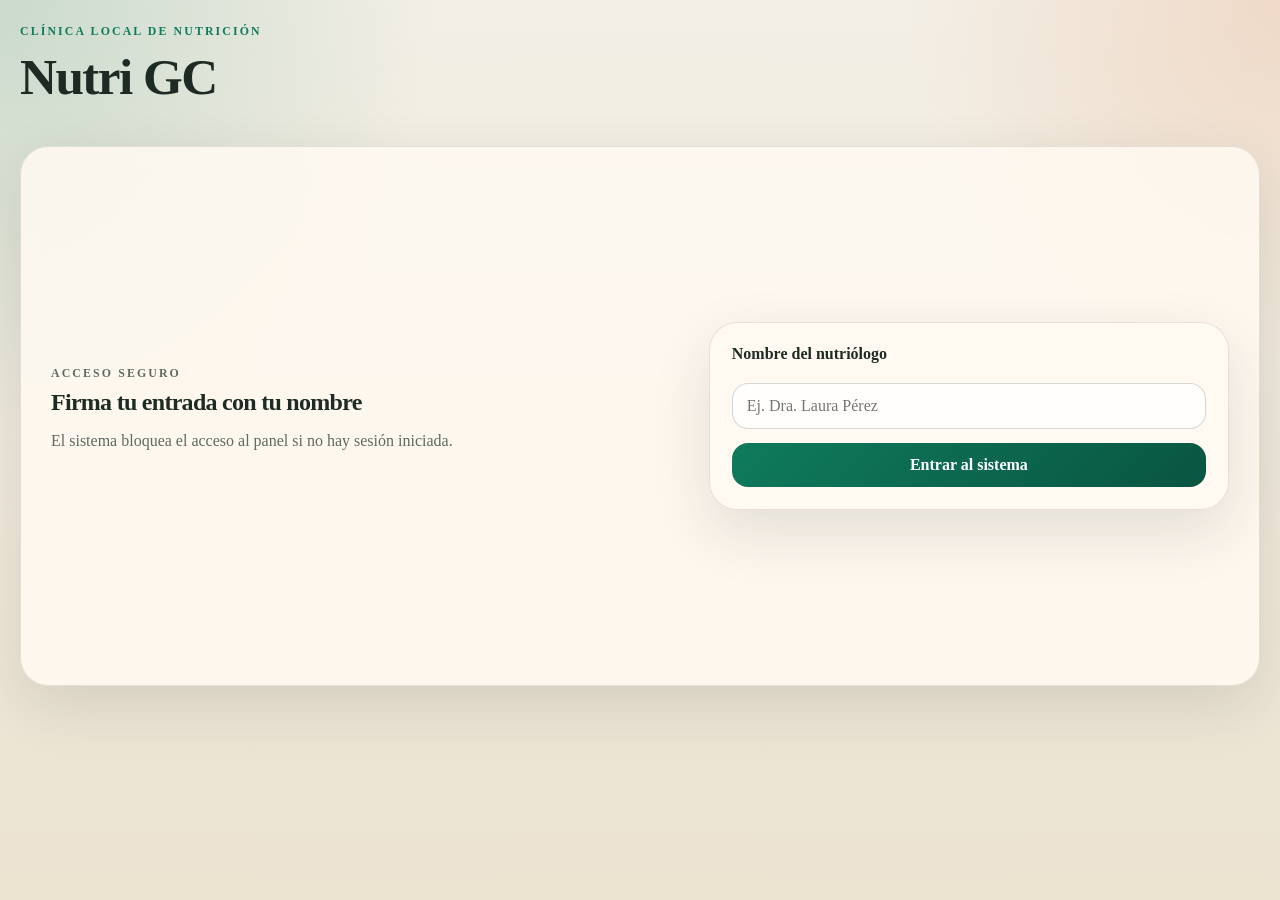
==== index.html @ 6b0e5bb1 "sadsa" ====
<!doctype html>
<html lang="es">
  <head>
    <meta charset="utf-8" />
    <meta name="viewport" content="width=device-width, initial-scale=1" />
    <title>Nutri GC</title>
    <link rel="stylesheet" href="static/style.css" />
    <script defer src="static/app.js"></script>
  </head>
  <body>
    <div class="page-shell">
      <header class="topbar">
        <div>
          <p class="eyebrow">Clínica local de nutrición</p>
          <h1>Nutri GC</h1>
        </div>
        <div class="session-chip" id="sessionChip" hidden>
          <span>Atendiendo como</span>
          <strong id="sessionName"></strong>
          <button class="ghost-link button-link" id="logoutButton" type="button">Salir</button>
        </div>
      </header>

      <section class="flash-stack" id="flashStack" aria-live="polite"></section>

      <main>
        <section class="hero-card login-layout" id="loginView">
          <div class="hero-copy">
            <p class="eyebrow">Acceso seguro</p>
            <h2>Firma tu entrada con tu nombre</h2>
            <p>
              El sistema bloquea el acceso al panel si no hay sesión iniciada.
            </p>
          </div>

          <form class="panel form-stack" id="loginForm">
            <label for="nutriName">Nombre del nutriólogo</label>
            <input id="nutriName" name="nutriName" type="text" placeholder="Ej. Dra. Laura Pérez" autocomplete="name" required />
            <button type="submit">Entrar al sistema</button>
          </form>
        </section>

        <section class="dashboard-grid" id="dashboardView" hidden>
          <article class="panel summary-card">
            <p class="eyebrow">Panel clínico</p>
            <h2>Preregistro, consulta e historial</h2>
            <p>
              Registra pacientes una sola vez, calcula el IMC automáticamente y consulta el historial cronológico en pantalla.
            </p>
            <div class="stats-row">
              <div>
                <span>PACIENTES</span>
                <strong id="patientCount">0</strong>
              </div>
              <div>
                <span>CONSULTAS MOSTRADAS</span>
                <strong id="consultationCount">0</strong>
              </div>
            </div>
          </article>

          <article class="panel form-panel">
            <div class="panel-title">
              <div>
                <p class="eyebrow">Preregistro antropométrico</p>
                <h3>Paciente nuevo o actualizado</h3>
              </div>
              <div class="bmi-pill" id="bmiPreview">IMC: --</div>
            </div>

            <form class="form-stack" id="patientForm">
              <div class="two-cols">
                <div>
                  <label for="fullName">Nombre completo</label>
                  <input id="fullName" name="fullName" type="text" required />
                </div>
                <div>
                  <label for="age">Edad</label>
                  <input id="age" name="age" type="number" min="1" required />
                </div>
              </div>

              <div class="two-cols">
                <div>
                  <label for="heightCm">Estatura (cm)</label>
                  <input id="heightCm" name="heightCm" type="number" min="1" step="0.1" required />
                </div>
                <div>
                  <label for="weightKg">Peso (kg)</label>
                  <input id="weightKg" name="weightKg" type="number" min="1" step="0.1" required />
                </div>
              </div>

              <div class="diagnosis-box" id="diagnosisPreview">Diagnóstico: pendiente de cálculo</div>
              <button type="submit">Guardar paciente</button>
            </form>
          </article>

          <article class="panel form-panel">
            <div class="panel-title">
              <div>
                <p class="eyebrow">Consulta del día</p>
                <h3>Historial clínico vivo</h3>
              </div>
              <div class="muted" id="historyStatus">Actualizando...</div>
            </div>

            <form class="form-stack" id="consultationForm">
              <label for="patientId">Paciente registrado</label>
              <select id="patientId" name="patientId" required>
                <option value="">Selecciona un paciente</option>
              </select>

              <div class="two-cols">
                <div>
                  <label for="consultDate">Fecha</label>
                  <input id="consultDate" name="consultDate" type="date" required />
                </div>
                <div>
                  <label for="consultTime">Hora</label>
                  <input id="consultTime" name="consultTime" type="time" required />
                </div>
              </div>

              <label for="evolution">Evolución del paciente</label>
              <textarea id="evolution" name="evolution" rows="4" required></textarea>

              <label for="mealPlan">Plan de alimentación</label>
              <textarea id="mealPlan" name="mealPlan" rows="4" required></textarea>

              <button type="submit">Guardar consulta</button>
            </form>
          </article>

          <article class="panel history-panel full-width">
            <div class="panel-title">
              <div>
                <p class="eyebrow">Historial cronológico</p>
                <h3>Notas más recientes arriba</h3>
              </div>
            </div>

            <div id="historyContainer" class="history-list"></div>
          </article>
        </section>
      </main>
    </div>
  </body>
</html>
---- static/style.css ----
:root {
  color-scheme: light;
  --bg: #f3efe6;
  --bg-alt: #ece3d1;
  --panel: #fffaf2;
  --ink: #1d2b24;
  --muted: #5e6a63;
  --accent: #0f7b5c;
  --accent-2: #e07a3f;
  --line: rgba(29, 43, 36, 0.12);
  --shadow: 0 22px 60px rgba(29, 43, 36, 0.12);
}

* {
  box-sizing: border-box;
}

body {
  margin: 0;
  font-family: Georgia, "Times New Roman", serif;
  color: var(--ink);
  background:
    radial-gradient(circle at top left, rgba(15, 123, 92, 0.18), transparent 28%),
    radial-gradient(circle at top right, rgba(224, 122, 63, 0.18), transparent 24%),
    linear-gradient(180deg, var(--bg), var(--bg-alt));
  min-height: 100vh;
}

.page-shell {
  width: min(1240px, calc(100% - 32px));
  margin: 0 auto;
  padding: 24px 0 48px;
}

.topbar {
  display: flex;
  justify-content: space-between;
  gap: 20px;
  align-items: end;
  margin-bottom: 22px;
}

.topbar h1,
.hero-copy h2,
.panel h2,
.panel h3 {
  margin: 0;
  font-weight: 700;
  letter-spacing: -0.03em;
}

.topbar h1 {
  font-size: clamp(2rem, 4vw, 3.6rem);
}

.eyebrow {
  margin: 0 0 8px;
  text-transform: uppercase;
  letter-spacing: 0.18em;
  font-size: 0.74rem;
  color: var(--accent);
  font-weight: 700;
}

.session-chip {
  display: grid;
  gap: 4px;
  justify-items: end;
  background: rgba(255, 250, 242, 0.82);
  border: 1px solid var(--line);
  border-radius: 18px;
  padding: 14px 16px;
  box-shadow: var(--shadow);
}

.session-chip span,
.muted,
.stats-row span,
.history-head span,
.label {
  color: var(--muted);
}

.ghost-link {
  color: var(--accent);
  text-decoration: none;
  font-weight: 700;
}

.button-link {
  background: transparent;
  border: 0;
  padding: 0;
  cursor: pointer;
  font: inherit;
}

.flash-stack {
  display: grid;
  gap: 12px;
  margin-bottom: 18px;
}

.flash {
  padding: 14px 16px;
  border-radius: 14px;
  border: 1px solid var(--line);
  background: var(--panel);
  box-shadow: var(--shadow);
}

.flash.success {
  border-color: rgba(15, 123, 92, 0.3);
}

.flash.error {
  border-color: rgba(183, 55, 55, 0.3);
}

.hero-card,
.panel {
  background: rgba(255, 250, 242, 0.86);
  border: 1px solid var(--line);
  border-radius: 28px;
  box-shadow: var(--shadow);
  backdrop-filter: blur(8px);
}

.hero-card {
  display: grid;
  grid-template-columns: 1.1fr 0.9fr;
  gap: 22px;
  padding: 30px;
}

.login-layout {
  min-height: 60vh;
  align-items: center;
}

.hero-copy p {
  color: var(--muted);
  max-width: 56ch;
}

.panel {
  padding: 22px;
}

.dashboard-grid {
  display: grid;
  grid-template-columns: repeat(2, minmax(0, 1fr));
  gap: 20px;
}

.full-width {
  grid-column: 1 / -1;
}

.summary-card {
  background: linear-gradient(135deg, rgba(15, 123, 92, 0.12), rgba(255, 250, 242, 0.92));
}

.stats-row {
  display: grid;
  grid-template-columns: repeat(2, minmax(0, 1fr));
  gap: 12px;
  margin-top: 20px;
}

.stats-row div {
  border: 1px solid var(--line);
  border-radius: 18px;
  padding: 14px;
  background: rgba(255, 255, 255, 0.46);
}

.stats-row strong {
  display: block;
  font-size: 1.8rem;
  margin-top: 6px;
}

.form-panel {
  display: grid;
  gap: 18px;
}

.panel-title {
  display: flex;
  justify-content: space-between;
  gap: 12px;
  align-items: start;
}

.form-stack {
  display: grid;
  gap: 14px;
}

label {
  display: block;
  font-weight: 700;
  margin-bottom: 6px;
}

input,
select,
textarea,
button {
  width: 100%;
  border-radius: 16px;
  border: 1px solid rgba(29, 43, 36, 0.18);
  font: inherit;
}

input,
select,
textarea {
  padding: 13px 14px;
  background: rgba(255, 255, 255, 0.85);
  color: var(--ink);
}

textarea {
  resize: vertical;
}

input:focus,
select:focus,
textarea:focus {
  outline: 3px solid rgba(15, 123, 92, 0.22);
  border-color: rgba(15, 123, 92, 0.45);
}

button {
  padding: 13px 18px;
  border: 0;
  background: linear-gradient(135deg, var(--accent), #095541);
  color: #fff;
  font-weight: 700;
  cursor: pointer;
  transition: transform 0.18s ease, filter 0.18s ease;
}

button:hover {
  transform: translateY(-1px);
  filter: brightness(1.04);
}

.two-cols {
  display: grid;
  grid-template-columns: repeat(2, minmax(0, 1fr));
  gap: 14px;
}

.bmi-pill,
.diagnosis-box {
  border-radius: 999px;
  padding: 10px 14px;
  border: 1px solid var(--line);
  background: rgba(255, 255, 255, 0.7);
  font-weight: 700;
}

.diagnosis-box {
  border-radius: 16px;
}

.history-list {
  display: grid;
  gap: 14px;
}

.history-item {
  border: 1px solid var(--line);
  border-radius: 18px;
  padding: 16px;
  background: rgba(255, 255, 255, 0.58);
}

.history-item p {
  margin: 8px 0 0;
}

.history-head {
  display: flex;
  justify-content: space-between;
  gap: 12px;
  align-items: center;
}

.empty-state {
  color: var(--muted);
  margin: 0;
}

[hidden] {
  display: none !important;
}

@media (max-width: 920px) {
  .hero-card,
  .dashboard-grid,
  .two-cols,
  .stats-row {
    grid-template-columns: 1fr;
  }

  .topbar,
  .panel-title,
  .history-head {
    align-items: start;
    flex-direction: column;
  }

  .session-chip {
    justify-items: start;
  }
}
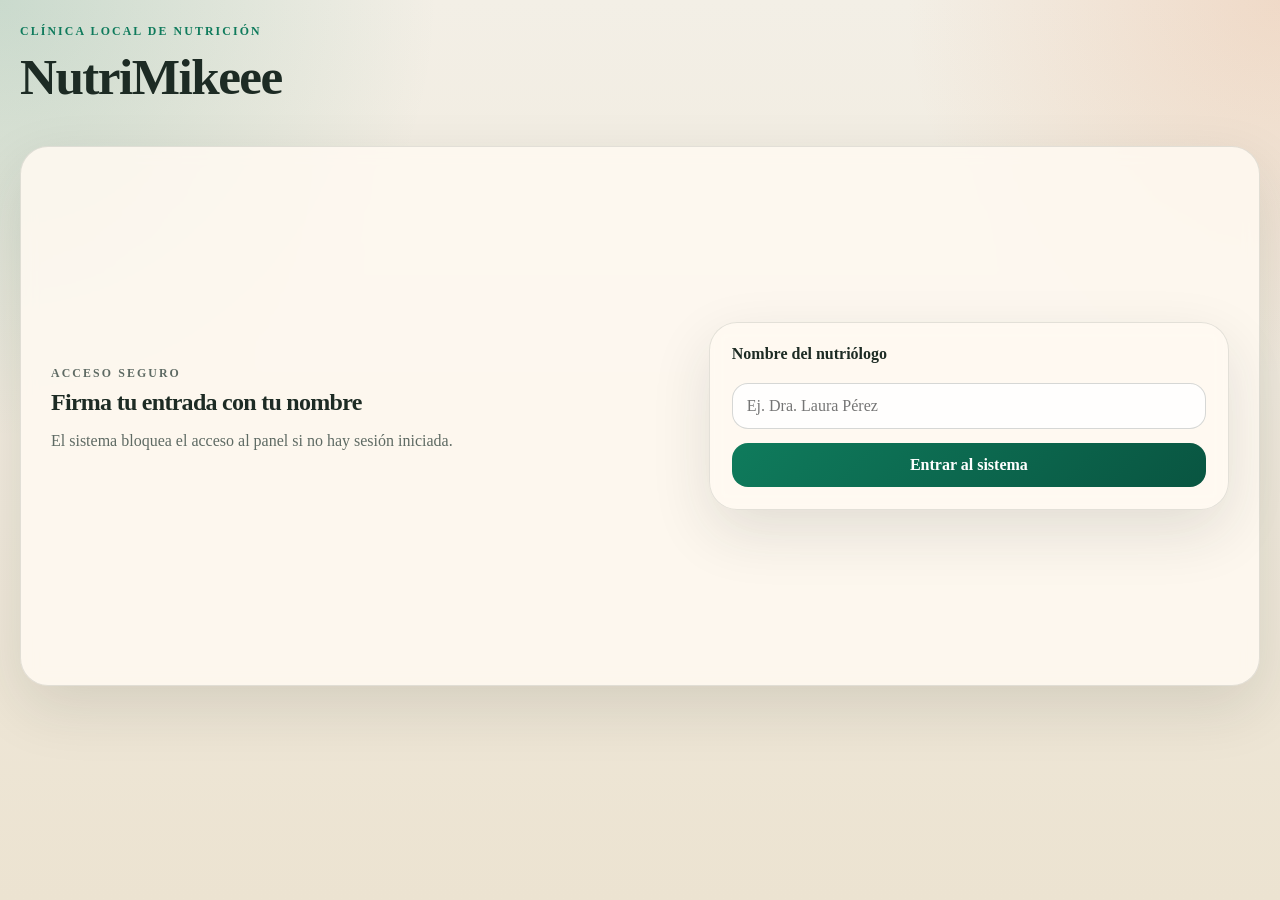
==== commit 9617ea24: "pepeee" ====
--- a/index.html
+++ b/index.html
@@ -3,16 +3,16 @@
   <head>
     <meta charset="utf-8" />
     <meta name="viewport" content="width=device-width, initial-scale=1" />
-    <title>Nutri GC</title>
+    <title>Nutri Mike</title>
     <link rel="stylesheet" href="static/style.css" />
-    <script defer src="static/app.js"></script>
+    <script type="module" defer src="static/app-new.js"></script>
   </head>
   <body>
     <div class="page-shell">
       <header class="topbar">
         <div>
           <p class="eyebrow">Clínica local de nutrición</p>
-          <h1>Nutri GC</h1>
+          <h1>NutriMikeee</h1>
         </div>
         <div class="session-chip" id="sessionChip" hidden>
           <span>Atendiendo como</span>
@@ -92,7 +92,10 @@
               </div>
 
               <div class="diagnosis-box" id="diagnosisPreview">Diagnóstico: pendiente de cálculo</div>
-              <button type="submit">Guardar paciente</button>
+              <div class="button-row">
+                <button type="submit">Guardar paciente</button>
+                <button type="button" id="clearPatientBtn">Limpiar</button>
+              </div>
             </form>
           </article>
 
@@ -128,7 +131,10 @@
               <label for="mealPlan">Plan de alimentación</label>
               <textarea id="mealPlan" name="mealPlan" rows="4" required></textarea>
 
-              <button type="submit">Guardar consulta</button>
+              <div class="button-row">
+                <button type="submit" id="submitConsultationBtn">Guardar consulta</button>
+                <button type="button" id="clearConsultationBtn">Limpiar</button>
+              </div>
             </form>
           </article>
 
--- a/static/style.css
+++ b/static/style.css
@@ -95,6 +95,39 @@
   font: inherit;
 }
 
+.button-row {
+  display: grid;
+  grid-template-columns: 1fr 1fr;
+  gap: 14px;
+}
+
+.history-actions {
+  display: grid;
+  grid-template-columns: 1fr 1fr;
+  gap: 10px;
+  margin-top: 12px;
+}
+
+.history-actions button {
+  padding: 8px 12px;
+  border-radius: 8px;
+  border: 1px solid var(--line);
+  background: rgba(255, 255, 255, 0.7);
+  cursor: pointer;
+  font: inherit;
+  font-weight: 600;
+  font-size: 0.85rem;
+  transition: background 0.18s ease;
+}
+
+.history-actions button:hover {
+  background: rgba(255, 255, 255, 0.95);
+}
+
+.delete-consultation-btn {
+  color: #b73737;
+}
+
 .flash-stack {
   display: grid;
   gap: 12px;
@@ -299,6 +332,10 @@
   display: none !important;
 }
 
+[hidden] {
+  display: none !important;
+}
+
 @media (max-width: 920px) {
   .hero-card,
   .dashboard-grid,
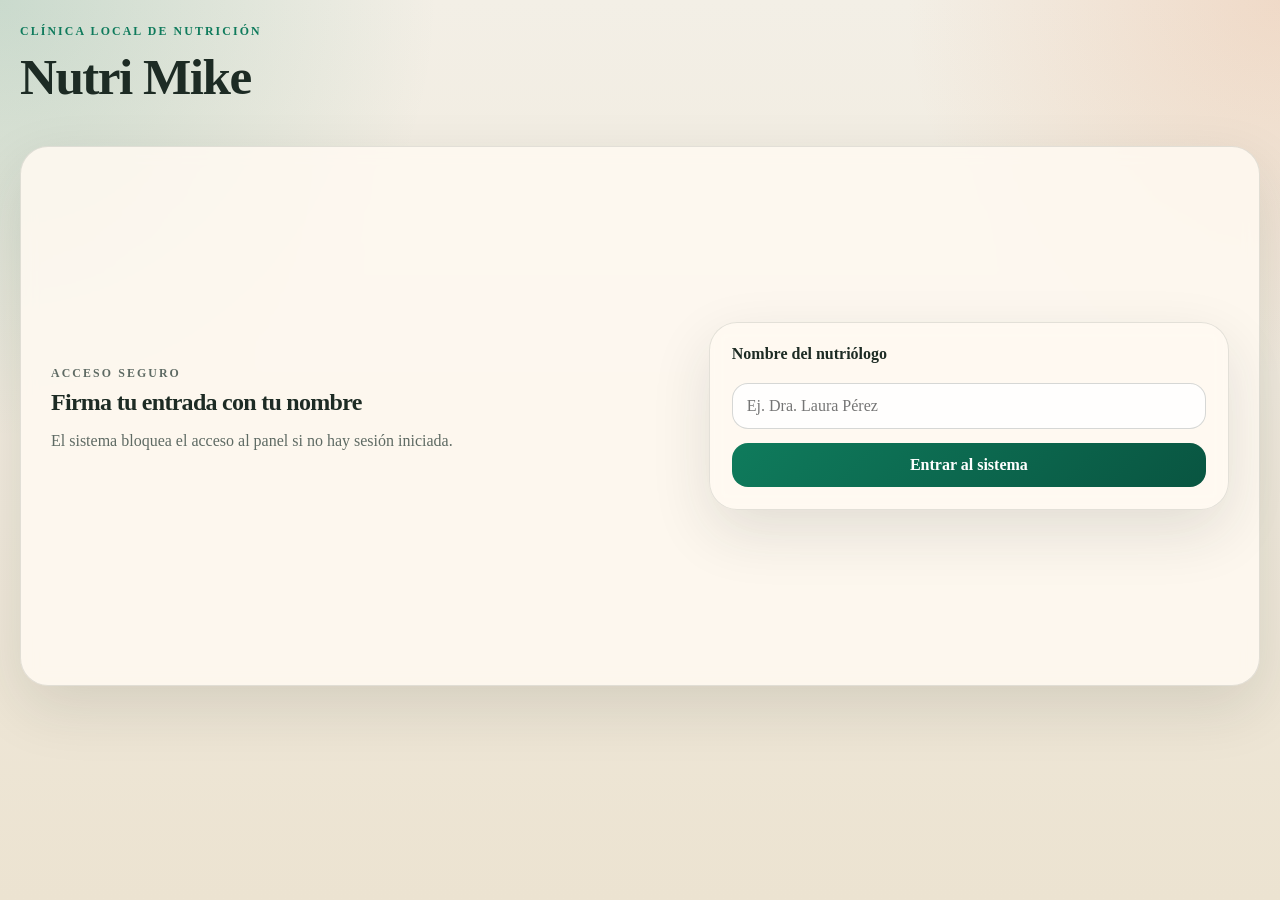
==== commit f89ee44e: "appa" ====
--- a/index.html
+++ b/index.html
@@ -6,13 +6,14 @@
     <title>Nutri Mike</title>
     <link rel="stylesheet" href="static/style.css" />
     <script type="module" defer src="static/app-new.js"></script>
+    <link rel="stylesheet" href="static/history.css" />
   </head>
   <body>
     <div class="page-shell">
       <header class="topbar">
         <div>
           <p class="eyebrow">Clínica local de nutrición</p>
-          <h1>NutriMikeee</h1>
+          <h1>Nutri Mike</h1>
         </div>
         <div class="session-chip" id="sessionChip" hidden>
           <span>Atendiendo como</span>
@@ -144,6 +145,9 @@
                 <p class="eyebrow">Historial cronológico</p>
                 <h3>Notas más recientes arriba</h3>
               </div>
+              <div class="history-controls">
+                <span id="historyCountLabel" class="muted">Total: <strong id="historyTotal">0</strong></span>
+              </div>
             </div>
 
             <div id="historyContainer" class="history-list"></div>
--- a/static/style.css
+++ b/static/style.css
@@ -101,33 +101,6 @@
   gap: 14px;
 }
 
-.history-actions {
-  display: grid;
-  grid-template-columns: 1fr 1fr;
-  gap: 10px;
-  margin-top: 12px;
-}
-
-.history-actions button {
-  padding: 8px 12px;
-  border-radius: 8px;
-  border: 1px solid var(--line);
-  background: rgba(255, 255, 255, 0.7);
-  cursor: pointer;
-  font: inherit;
-  font-weight: 600;
-  font-size: 0.85rem;
-  transition: background 0.18s ease;
-}
-
-.history-actions button:hover {
-  background: rgba(255, 255, 255, 0.95);
-}
-
-.delete-consultation-btn {
-  color: #b73737;
-}
-
 .flash-stack {
   display: grid;
   gap: 12px;
--- a/static/history.css
+++ b/static/history.css
@@ -0,0 +1,109 @@
+/**
+ * history.css - Estilos específicos para el panel de historial
+ */
+
+.history-controls {
+  display: flex;
+  gap: 12px;
+  align-items: center;
+}
+
+.history-controls .muted {
+  font-size: 0.85rem;
+  white-space: nowrap;
+}
+
+.history-item {
+  position: relative;
+  border: 1px solid var(--line);
+  border-radius: 18px;
+  padding: 16px;
+  background: rgba(255, 255, 255, 0.58);
+  transition: box-shadow 0.2s ease, border-color 0.2s ease;
+}
+
+.history-item:hover {
+  box-shadow: 0 4px 12px rgba(15, 123, 92, 0.1);
+  border-color: rgba(15, 123, 92, 0.2);
+}
+
+.history-item p {
+  margin: 8px 0 0;
+  line-height: 1.5;
+}
+
+.history-head {
+  display: flex;
+  justify-content: space-between;
+  gap: 12px;
+  align-items: center;
+  margin-bottom: 10px;
+}
+
+.history-head strong {
+  font-weight: 700;
+  color: var(--ink);
+}
+
+.history-head span {
+  color: var(--muted);
+  font-size: 0.9rem;
+  white-space: nowrap;
+}
+
+.history-actions {
+  display: grid;
+  grid-template-columns: 1fr 1fr;
+  gap: 10px;
+  margin-top: 14px;
+}
+
+.history-actions button {
+  padding: 8px 12px;
+  border-radius: 8px;
+  border: 1px solid var(--line);
+  background: rgba(255, 255, 255, 0.7);
+  color: var(--ink);
+  cursor: pointer;
+  font: inherit;
+  font-weight: 600;
+  font-size: 0.85rem;
+  transition: all 0.18s ease;
+}
+
+.history-actions button:hover {
+  background: rgba(255, 255, 255, 0.95);
+  border-color: var(--accent);
+  transform: translateY(-1px);
+}
+
+.edit-consultation-btn {
+  color: var(--accent);
+}
+
+.edit-consultation-btn:hover {
+  box-shadow: inset 0 0 0 1px var(--accent);
+}
+
+.delete-consultation-btn {
+  color: #b73737;
+}
+
+.delete-consultation-btn:hover {
+  box-shadow: inset 0 0 0 1px #b73737;
+}
+
+@media (max-width: 768px) {
+  .history-head {
+    flex-direction: column;
+    align-items: flex-start;
+  }
+
+  .history-head span {
+    margin-left: 0;
+  }
+
+  .history-actions {
+    grid-template-columns: 1fr;
+  }
+}
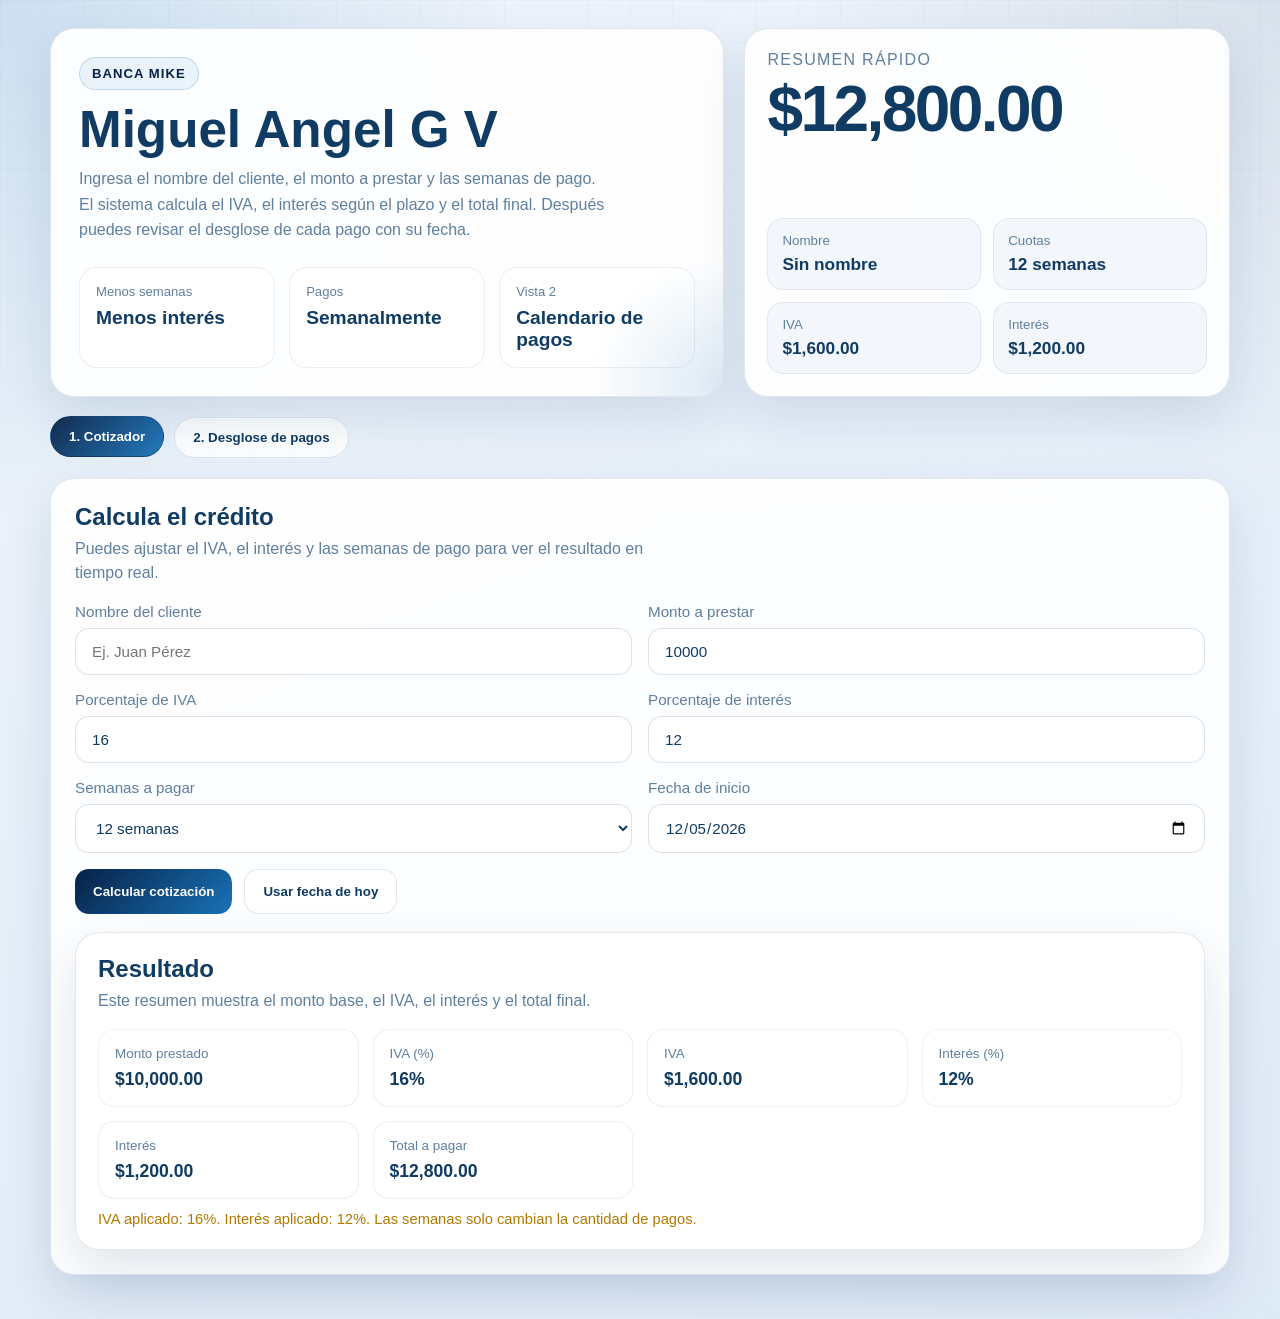
==== commit ec2cb602: "Practica 04/06/ XD" ====
--- a/index.html
+++ b/index.html
@@ -1,159 +1,210 @@
-<!doctype html>
+<!DOCTYPE html>
 <html lang="es">
-  <head>
-    <meta charset="utf-8" />
-    <meta name="viewport" content="width=device-width, initial-scale=1" />
-    <title>Nutri Mike</title>
-    <link rel="stylesheet" href="static/style.css" />
-    <script type="module" defer src="static/app-new.js"></script>
-    <link rel="stylesheet" href="static/history.css" />
-  </head>
-  <body>
-    <div class="page-shell">
-      <header class="topbar">
-        <div>
-          <p class="eyebrow">Clínica local de nutrición</p>
-          <h1>Nutri Mike</h1>
-        </div>
-        <div class="session-chip" id="sessionChip" hidden>
-          <span>Atendiendo como</span>
-          <strong id="sessionName"></strong>
-          <button class="ghost-link button-link" id="logoutButton" type="button">Salir</button>
-        </div>
-      </header>
-
-      <section class="flash-stack" id="flashStack" aria-live="polite"></section>
-
-      <main>
-        <section class="hero-card login-layout" id="loginView">
-          <div class="hero-copy">
-            <p class="eyebrow">Acceso seguro</p>
-            <h2>Firma tu entrada con tu nombre</h2>
-            <p>
-              El sistema bloquea el acceso al panel si no hay sesión iniciada.
-            </p>
-          </div>
-
-          <form class="panel form-stack" id="loginForm">
-            <label for="nutriName">Nombre del nutriólogo</label>
-            <input id="nutriName" name="nutriName" type="text" placeholder="Ej. Dra. Laura Pérez" autocomplete="name" required />
-            <button type="submit">Entrar al sistema</button>
-          </form>
-        </section>
-
-        <section class="dashboard-grid" id="dashboardView" hidden>
-          <article class="panel summary-card">
-            <p class="eyebrow">Panel clínico</p>
-            <h2>Preregistro, consulta e historial</h2>
-            <p>
-              Registra pacientes una sola vez, calcula el IMC automáticamente y consulta el historial cronológico en pantalla.
-            </p>
-            <div class="stats-row">
-              <div>
-                <span>PACIENTES</span>
-                <strong id="patientCount">0</strong>
-              </div>
-              <div>
-                <span>CONSULTAS MOSTRADAS</span>
-                <strong id="consultationCount">0</strong>
-              </div>
-            </div>
-          </article>
-
-          <article class="panel form-panel">
-            <div class="panel-title">
-              <div>
-                <p class="eyebrow">Preregistro antropométrico</p>
-                <h3>Paciente nuevo o actualizado</h3>
-              </div>
-              <div class="bmi-pill" id="bmiPreview">IMC: --</div>
-            </div>
-
-            <form class="form-stack" id="patientForm">
-              <div class="two-cols">
-                <div>
-                  <label for="fullName">Nombre completo</label>
-                  <input id="fullName" name="fullName" type="text" required />
-                </div>
-                <div>
-                  <label for="age">Edad</label>
-                  <input id="age" name="age" type="number" min="1" required />
-                </div>
-              </div>
-
-              <div class="two-cols">
-                <div>
-                  <label for="heightCm">Estatura (cm)</label>
-                  <input id="heightCm" name="heightCm" type="number" min="1" step="0.1" required />
-                </div>
-                <div>
-                  <label for="weightKg">Peso (kg)</label>
-                  <input id="weightKg" name="weightKg" type="number" min="1" step="0.1" required />
-                </div>
-              </div>
-
-              <div class="diagnosis-box" id="diagnosisPreview">Diagnóstico: pendiente de cálculo</div>
-              <div class="button-row">
-                <button type="submit">Guardar paciente</button>
-                <button type="button" id="clearPatientBtn">Limpiar</button>
-              </div>
-            </form>
-          </article>
-
-          <article class="panel form-panel">
-            <div class="panel-title">
-              <div>
-                <p class="eyebrow">Consulta del día</p>
-                <h3>Historial clínico vivo</h3>
-              </div>
-              <div class="muted" id="historyStatus">Actualizando...</div>
-            </div>
-
-            <form class="form-stack" id="consultationForm">
-              <label for="patientId">Paciente registrado</label>
-              <select id="patientId" name="patientId" required>
-                <option value="">Selecciona un paciente</option>
-              </select>
-
-              <div class="two-cols">
-                <div>
-                  <label for="consultDate">Fecha</label>
-                  <input id="consultDate" name="consultDate" type="date" required />
-                </div>
-                <div>
-                  <label for="consultTime">Hora</label>
-                  <input id="consultTime" name="consultTime" type="time" required />
-                </div>
-              </div>
-
-              <label for="evolution">Evolución del paciente</label>
-              <textarea id="evolution" name="evolution" rows="4" required></textarea>
-
-              <label for="mealPlan">Plan de alimentación</label>
-              <textarea id="mealPlan" name="mealPlan" rows="4" required></textarea>
-
-              <div class="button-row">
-                <button type="submit" id="submitConsultationBtn">Guardar consulta</button>
-                <button type="button" id="clearConsultationBtn">Limpiar</button>
-              </div>
-            </form>
-          </article>
-
-          <article class="panel history-panel full-width">
-            <div class="panel-title">
-              <div>
-                <p class="eyebrow">Historial cronológico</p>
-                <h3>Notas más recientes arriba</h3>
-              </div>
-              <div class="history-controls">
-                <span id="historyCountLabel" class="muted">Total: <strong id="historyTotal">0</strong></span>
-              </div>
-            </div>
-
-            <div id="historyContainer" class="history-list"></div>
-          </article>
-        </section>
-      </main>
-    </div>
-  </body>
-</html>+<head>
+	<meta charset="UTF-8" />
+	<meta name="viewport" content="width=device-width, initial-scale=1.0" />
+	<title>Banca Mike | Cotizador de Crédito</title>
+	<link rel="stylesheet" href="./styles/style.css" />
+</head>
+<body>
+	<main class="app">
+		<section class="hero">
+			<article class="panel">
+				<div class="eyebrow">Banca Mike</div>
+				<h1>Miguel Angel G V</h1>
+				<p class="lead">
+					Ingresa el nombre del cliente, el monto a prestar y las semanas de pago.
+					El sistema calcula el IVA, el interés según el plazo y el total final.
+					Después puedes revisar el desglose de cada pago con su fecha.
+				</p>
+
+				<div class="stats">
+					<div class="stat">
+						<span>Menos semanas</span>
+						<strong>Menos interés</strong>
+					</div>
+					<div class="stat">
+						<span>Pagos</span>
+						<strong>Semanalmente</strong>
+					</div>
+					<div class="stat">
+						<span>Vista 2</span>
+						<strong>Calendario de pagos</strong>
+					</div>
+				</div>
+			</article>
+
+			<aside class="preview">
+				<div>
+					<p class="card-title">Resumen rápido</p>
+					<div class="big-amount" id="previewTotal">$0.00</div>
+				</div>
+
+				<div class="subgrid">
+					<div class="mini">
+						<small>Nombre</small>
+						<strong id="previewName">Sin asignar</strong>
+					</div>
+					<div class="mini">
+						<small>Cuotas</small>
+						<strong id="previewWeeks">0 semanas</strong>
+					</div>
+					<div class="mini">
+						<small>IVA</small>
+						<strong id="previewIva">$0.00</strong>
+					</div>
+					<div class="mini">
+						<small>Interés</small>
+						<strong id="previewInterest">$0.00</strong>
+					</div>
+				</div>
+			</aside>
+		</section>
+
+		<nav class="nav" aria-label="Navegación del cotizador">
+			<button class="active" id="btnView1" type="button">1. Cotizador</button>
+			<button id="btnView2" type="button">2. Desglose de pagos</button>
+		</nav>
+
+		<div class="views">
+			<section class="view active" id="view1">
+				<div class="calculator">
+					<div class="section-head">
+						<div>
+							<h2>Calcula el crédito</h2>
+							<p>
+								Puedes ajustar el IVA, el interés y las semanas de pago para ver el
+								resultado en tiempo real.
+							</p>
+						</div>
+					</div>
+
+					<div class="form-grid">
+						<label>
+							Nombre del cliente
+							<input id="name" type="text" placeholder="Ej. Juan Pérez" />
+						</label>
+
+						<label>
+							Monto a prestar
+							<input id="amount" type="number" min="1" step="0.01" value="10000" />
+						</label>
+
+						<label>
+							Porcentaje de IVA
+							<input id="ivaRate" type="number" min="0" step="0.01" value="16" />
+						</label>
+
+						<label>
+							Porcentaje de interés
+							<input id="interestRate" type="number" min="0" step="0.01" value="12" />
+						</label>
+
+						<label>
+							Semanas a pagar
+							<select id="weeks">
+								<option value="4">4 semanas</option>
+								<option value="8">8 semanas</option>
+								<option value="12" selected>12 semanas</option>
+								<option value="16">16 semanas</option>
+								<option value="24">24 semanas</option>
+							</select>
+						</label>
+
+						<label>
+							Fecha de inicio
+							<input id="startDate" type="date" />
+						</label>
+					</div>
+
+					<div class="actions">
+						<button class="primary" id="calculate" type="button">Calcular cotización</button>
+						<button class="ghost" id="today" type="button">Usar fecha de hoy</button>
+					</div>
+
+					<div class="summary-box" style="margin-top:18px;">
+						<div class="section-head" style="margin-bottom:0;">
+							<div>
+								<h2>Resultado</h2>
+								<p>Este resumen muestra el monto base, el IVA, el interés y el total final.</p>
+							</div>
+						</div>
+
+						<div class="summary-grid">
+							<div class="summary-item">
+								<span>Monto prestado</span>
+								<strong id="outAmount">$0.00</strong>
+							</div>
+							<div class="summary-item">
+								<span>IVA (%)</span>
+								<strong id="outIvaRate">16%</strong>
+							</div>
+							<div class="summary-item">
+								<span>IVA</span>
+								<strong id="outIva">$0.00</strong>
+							</div>
+							<div class="summary-item">
+								<span>Interés (%)</span>
+								<strong id="outInterestRate">12%</strong>
+							</div>
+							<div class="summary-item">
+								<span>Interés</span>
+								<strong id="outInterest">$0.00</strong>
+							</div>
+							<div class="summary-item">
+								<span>Total a pagar</span>
+								<strong id="outTotal">$0.00</strong>
+							</div>
+						</div>
+
+						<div class="hint" id="interestHint">Puedes editar el porcentaje del IVA y del interés cuando quieras.</div>
+					</div>
+				</div>
+			</section>
+
+			<section class="view" id="view2">
+				<div class="schedule">
+					<div class="schedule-top">
+						<div>
+							<h2>Desglose de pagos</h2>
+							<p>Se divide el total entre las semanas elegidas y se calcula la fecha de cada pago.</p>
+						</div>
+						<div class="print-actions">
+							<button class="ghost" id="refreshSchedule" type="button">Actualizar desglose</button>
+							<button class="primary" id="printSchedule" type="button">Imprimir desglose</button>
+						</div>
+					</div>
+
+					<div class="table-wrap">
+						<table>
+							<thead>
+								<tr>
+									<th>#</th>
+									<th>Fecha</th>
+									<th>Día</th>
+									<th>Pago semanal</th>
+									<th>Saldo restante</th>
+								</tr>
+							</thead>
+							<tbody id="scheduleBody">
+								<tr>
+									<td colspan="5">
+										<div class="empty-state">Haz un cálculo para ver aquí el plan de pagos.</div>
+									</td>
+								</tr>
+							</tbody>
+						</table>
+					</div>
+
+					<div class="footer-note">
+						El calendario suma 7 días por cada semana. Si quieres, después puedo ayudarte a hacer
+						que el pago sea quincenal, con impresión en PDF o con almacenamiento de clientes.
+					</div>
+				</div>
+			</section>
+		</div>
+	</main>
+
+	<script src="./Scrpits/spript.js"></script>
+</body>
+</html>
--- a/styles/style.css
+++ b/styles/style.css
@@ -0,0 +1,555 @@
+:root {
+	--bg: #eef4fb;
+	--bg-2: #dfeaf7;
+	--card: rgba(255, 255, 255, 0.92);
+	--card-2: rgba(243, 247, 252, 0.96);
+	--line: rgba(18, 58, 98, 0.12);
+	--text: #103b63;
+	--muted: #5f7f9f;
+	--accent: #072146;
+	--accent-2: #1973b8;
+	--warn: #b07a00;
+	--danger: #b42318;
+	--shadow: 0 20px 50px rgba(16, 59, 99, 0.12);
+	--radius: 24px;
+}
+
+* {
+	box-sizing: border-box;
+}
+
+html {
+	scroll-behavior: smooth;
+}
+
+body {
+	margin: 0;
+	font-family: Arial, Helvetica, sans-serif;
+	color: var(--text);
+	min-height: 100vh;
+	background:
+		radial-gradient(circle at top left, rgba(25, 115, 184, 0.16), transparent 28%),
+		radial-gradient(circle at top right, rgba(7, 33, 70, 0.08), transparent 26%),
+		linear-gradient(160deg, var(--bg), var(--bg-2));
+}
+
+body::before {
+	content: "";
+	position: fixed;
+	inset: 0;
+	pointer-events: none;
+	background-image: linear-gradient(rgba(7, 33, 70, 0.05) 1px, transparent 1px),
+		linear-gradient(90deg, rgba(7, 33, 70, 0.05) 1px, transparent 1px);
+	background-size: 42px 42px;
+	mask-image: linear-gradient(to bottom, rgba(0, 0, 0, 0.9), transparent 92%);
+	opacity: 0.45;
+}
+
+.app {
+	width: min(1180px, calc(100% - 32px));
+	margin: 0 auto;
+	padding: 28px 0 44px;
+}
+
+.hero {
+	display: grid;
+	grid-template-columns: 1.25fr 0.9fr;
+	gap: 20px;
+	align-items: stretch;
+	margin-bottom: 20px;
+}
+
+.panel,
+.preview,
+.calculator,
+.schedule,
+.summary-box {
+	border: 1px solid var(--line);
+	background: var(--card);
+	backdrop-filter: blur(14px);
+	box-shadow: var(--shadow);
+	border-radius: var(--radius);
+}
+
+.panel {
+	padding: 28px;
+	overflow: hidden;
+	position: relative;
+}
+
+.panel::after {
+	content: "";
+	position: absolute;
+	inset: auto -20% -35% auto;
+	width: 280px;
+	height: 280px;
+	border-radius: 50%;
+	background: radial-gradient(circle, rgba(25, 115, 184, 0.14), transparent 65%);
+	pointer-events: none;
+}
+
+.eyebrow {
+	display: inline-flex;
+	align-items: center;
+	gap: 8px;
+	padding: 8px 12px;
+	border-radius: 999px;
+	border: 1px solid rgba(25, 115, 184, 0.22);
+	background: rgba(25, 115, 184, 0.08);
+	color: var(--accent);
+	font-size: 0.82rem;
+	letter-spacing: 0.08em;
+	text-transform: uppercase;
+	font-weight: 700;
+}
+
+h1 {
+	margin: 14px 0 10px;
+	font-size: clamp(2rem, 4vw, 4rem);
+	line-height: 1.02;
+}
+
+.lead {
+	margin: 0;
+	max-width: 60ch;
+	color: var(--muted);
+	line-height: 1.6;
+	font-size: 1rem;
+}
+
+.stats {
+	display: grid;
+	grid-template-columns: repeat(3, minmax(0, 1fr));
+	gap: 14px;
+	margin-top: 24px;
+}
+
+.stat {
+	padding: 16px;
+	border-radius: 18px;
+	background: rgba(255, 255, 255, 0.68);
+	border: 1px solid rgba(16, 59, 99, 0.08);
+}
+
+.stat span {
+	display: block;
+	color: var(--muted);
+	font-size: 0.82rem;
+	margin-bottom: 8px;
+}
+
+.stat strong {
+	font-size: 1.2rem;
+}
+
+.preview {
+	padding: 22px;
+	display: flex;
+	flex-direction: column;
+	justify-content: space-between;
+	gap: 16px;
+}
+
+.preview .card-title {
+	margin: 0 0 8px;
+	font-size: 1rem;
+	color: var(--muted);
+	text-transform: uppercase;
+	letter-spacing: 0.08em;
+}
+
+.big-amount {
+	font-size: clamp(2rem, 5vw, 4rem);
+	font-weight: 800;
+	line-height: 1;
+	letter-spacing: -0.04em;
+}
+
+.subgrid {
+	display: grid;
+	grid-template-columns: repeat(2, minmax(0, 1fr));
+	gap: 12px;
+}
+
+.mini {
+	padding: 14px;
+	border-radius: 16px;
+	background: var(--card-2);
+	border: 1px solid rgba(16, 59, 99, 0.08);
+}
+
+.mini small {
+	display: block;
+	margin-bottom: 6px;
+	color: var(--muted);
+}
+
+.mini strong {
+	font-size: 1.08rem;
+}
+
+.nav {
+	display: flex;
+	gap: 10px;
+	margin: 14px 0 20px;
+	flex-wrap: wrap;
+}
+
+.nav button {
+	border: 1px solid rgba(16, 59, 99, 0.12);
+	background: rgba(255, 255, 255, 0.82);
+	color: var(--text);
+	padding: 12px 18px;
+	border-radius: 999px;
+	cursor: pointer;
+	font-weight: 700;
+	transition: 0.2s ease;
+}
+
+.nav button.active,
+.nav button:hover {
+	background: linear-gradient(135deg, rgba(7, 33, 70, 0.95), rgba(25, 115, 184, 0.95));
+	border-color: rgba(7, 33, 70, 0.3);
+	color: #ffffff;
+	transform: translateY(-1px);
+}
+
+.views {
+	display: grid;
+	gap: 20px;
+}
+
+.view {
+	display: none;
+	animation: fadeIn 0.35s ease;
+}
+
+.view.active {
+	display: block;
+}
+
+@keyframes fadeIn {
+	from {
+		opacity: 0;
+		transform: translateY(10px);
+	}
+	to {
+		opacity: 1;
+		transform: translateY(0);
+	}
+}
+
+.calculator {
+	padding: 24px;
+}
+
+.section-head {
+	display: flex;
+	justify-content: space-between;
+	align-items: start;
+	gap: 16px;
+	margin-bottom: 18px;
+	flex-wrap: wrap;
+}
+
+.section-head h2 {
+	margin: 0;
+	font-size: 1.5rem;
+}
+
+.section-head p {
+	margin: 6px 0 0;
+	color: var(--muted);
+	line-height: 1.5;
+	max-width: 65ch;
+}
+
+.form-grid {
+	display: grid;
+	grid-template-columns: repeat(2, minmax(0, 1fr));
+	gap: 16px;
+}
+
+label {
+	display: grid;
+	gap: 8px;
+	color: var(--muted);
+	font-size: 0.95rem;
+}
+
+input,
+select {
+	width: 100%;
+	padding: 14px 16px;
+	border-radius: 14px;
+	border: 1px solid rgba(16, 59, 99, 0.14);
+	background: #ffffff;
+	color: var(--text);
+	outline: none;
+	font: inherit;
+}
+
+input:focus,
+select:focus {
+	border-color: rgba(25, 115, 184, 0.62);
+	box-shadow: 0 0 0 4px rgba(25, 115, 184, 0.12);
+}
+
+.actions {
+	display: flex;
+	gap: 12px;
+	flex-wrap: wrap;
+	margin-top: 16px;
+}
+
+.primary,
+.ghost {
+	border: 0;
+	border-radius: 14px;
+	padding: 14px 18px;
+	font-weight: 700;
+	cursor: pointer;
+	transition: 0.2s ease;
+}
+
+.primary {
+	background: linear-gradient(135deg, var(--accent), var(--accent-2));
+	color: #ffffff;
+}
+
+.ghost {
+	background: rgba(255, 255, 255, 0.88);
+	color: var(--text);
+	border: 1px solid rgba(16, 59, 99, 0.12);
+}
+
+.primary:hover,
+.ghost:hover {
+	transform: translateY(-1px);
+	filter: brightness(1.05);
+}
+
+.summary-box,
+.schedule {
+	padding: 22px;
+}
+
+.summary-grid {
+	display: grid;
+	grid-template-columns: repeat(4, minmax(0, 1fr));
+	gap: 14px;
+	margin-top: 16px;
+}
+
+.summary-item {
+	padding: 16px;
+	border-radius: 16px;
+	background: rgba(255, 255, 255, 0.76);
+	border: 1px solid rgba(16, 59, 99, 0.08);
+}
+
+.summary-item span {
+	display: block;
+	color: var(--muted);
+	margin-bottom: 8px;
+	font-size: 0.84rem;
+}
+
+.summary-item strong {
+	font-size: 1.1rem;
+}
+
+.hint {
+	margin-top: 12px;
+	color: var(--warn);
+	font-size: 0.92rem;
+}
+
+.schedule-top {
+	display: flex;
+	justify-content: space-between;
+	gap: 12px;
+	align-items: center;
+	flex-wrap: wrap;
+	margin-bottom: 16px;
+}
+
+.print-actions {
+	display: flex;
+	gap: 10px;
+	flex-wrap: wrap;
+}
+
+.schedule-top h2,
+.schedule-top p {
+	margin: 0;
+}
+
+.schedule-top p {
+	color: var(--muted);
+	margin-top: 6px;
+}
+
+.table-wrap {
+	overflow-x: auto;
+	border-radius: 18px;
+	border: 1px solid rgba(16, 59, 99, 0.1);
+}
+
+table {
+	width: 100%;
+	border-collapse: collapse;
+	min-width: 760px;
+	background: rgba(255, 255, 255, 0.95);
+}
+
+th,
+td {
+	text-align: left;
+	padding: 14px 16px;
+	border-bottom: 1px solid rgba(16, 59, 99, 0.08);
+}
+
+th {
+	color: var(--muted);
+	font-size: 0.88rem;
+	letter-spacing: 0.04em;
+	text-transform: uppercase;
+	background: rgba(223, 234, 247, 0.8);
+}
+
+tr:last-child td {
+	border-bottom: 0;
+}
+
+.footer-note {
+	margin-top: 16px;
+	color: var(--muted);
+	font-size: 0.9rem;
+	line-height: 1.5;
+}
+
+.empty-state {
+	padding: 18px;
+	border-radius: 16px;
+	border: 1px dashed rgba(16, 59, 99, 0.18);
+	color: var(--muted);
+	text-align: center;
+}
+
+@media (max-width: 920px) {
+	.hero,
+	.form-grid,
+	.summary-grid,
+	.stats {
+		grid-template-columns: 1fr;
+	}
+}
+
+@media (max-width: 640px) {
+	.app {
+		width: min(100% - 20px, 1180px);
+		padding-top: 14px;
+	}
+
+	.panel,
+	.preview,
+	.calculator,
+	.schedule,
+	.summary-box {
+		border-radius: 20px;
+	}
+
+	.panel,
+	.calculator,
+	.schedule,
+	.summary-box {
+		padding: 18px;
+	}
+}
+
+@media print {
+	* {
+		box-shadow: none !important;
+		text-shadow: none !important;
+		backdrop-filter: none !important;
+	}
+
+	body {
+		background: #ffffff !important;
+		color: #000000 !important;
+	}
+
+	body::before {
+		display: none !important;
+	}
+
+	.app {
+		width: 100% !important;
+		margin: 0 !important;
+		padding: 0 !important;
+	}
+
+	.hero,
+	.nav,
+	#view1,
+	#view1 * {
+		display: none !important;
+	}
+
+	.views,
+	#view2,
+	.schedule {
+		display: block !important;
+	}
+
+	#view2 {
+		page-break-inside: avoid;
+	}
+
+	.schedule {
+		border: 0 !important;
+		background: #ffffff !important;
+		padding: 0 !important;
+		box-shadow: none !important;
+	}
+
+	.schedule-top {
+		display: block !important;
+		margin-bottom: 12px !important;
+	}
+
+	.print-actions,
+	#refreshSchedule,
+	#printSchedule,
+	.footer-note {
+		display: none !important;
+	}
+
+	.table-wrap {
+		border: 0 !important;
+		overflow: visible !important;
+	}
+
+	table {
+		min-width: 0 !important;
+		width: 100% !important;
+		background: #ffffff !important;
+	}
+
+	th {
+		background: #eef4fb !important;
+		color: #000000 !important;
+	}
+
+	th,
+	td {
+		border-bottom: 1px solid #c7d6e6 !important;
+		color: #000000 !important;
+	}
+
+	.empty-state {
+		border: 1px solid #c7d6e6 !important;
+		color: #000000 !important;
+	}
+}
